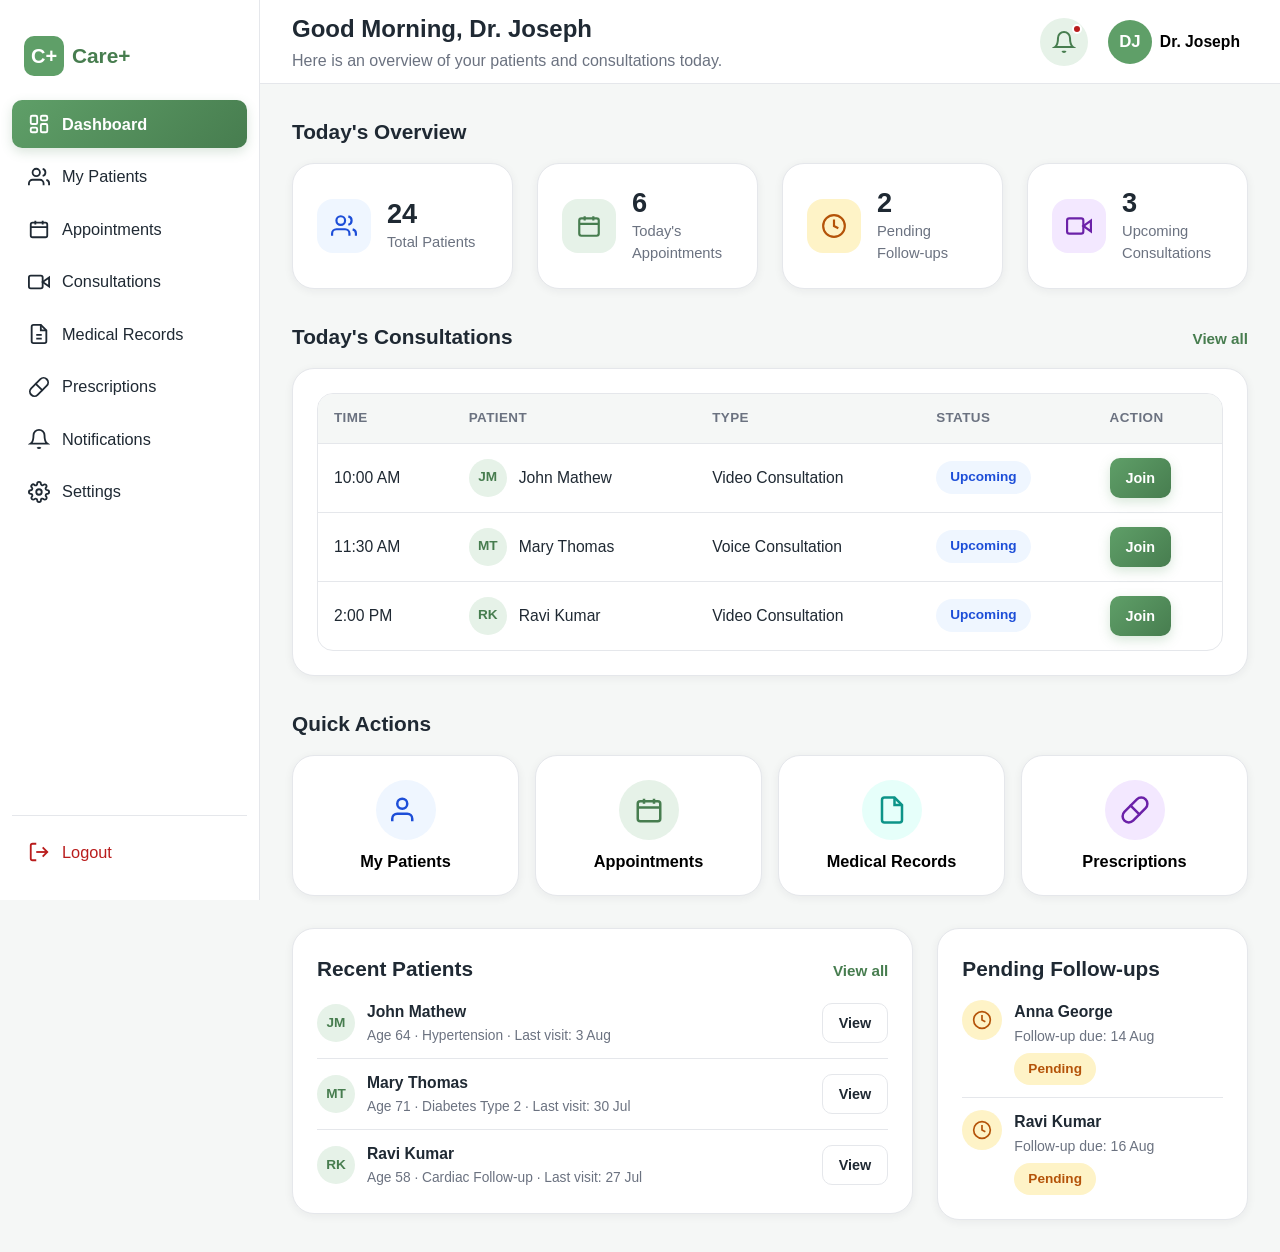
==== member-4/doctor-dashboard.html @ b49b8556 "feat(member-4): add family accessibility and admin module" ====
<!DOCTYPE html>
<html lang="en">
<head>
<meta charset="UTF-8" />
<meta name="viewport" content="width=device-width, initial-scale=1.0" />
<title>Care+ | Doctor Dashboard</title>
<link rel="stylesheet" href="css/style.css" />
</head>
<body>

<div class="sidebar-overlay" id="sidebarOverlay"></div>

<div class="app-shell">

  <!-- ================= SIDEBAR ================= -->
  <aside class="sidebar" id="sidebar">
    <div class="sidebar__brand">
      <div class="sidebar__logo-mark">C+</div>
      <span class="sidebar__brand-name">Care+</span>
    </div>

    <nav class="sidebar__nav" aria-label="Doctor navigation">
      <a href="doctor-dashboard.html" class="sidebar__link is-active" data-nav="dashboard">
        <svg class="icon" viewBox="0 0 24 24" fill="none" stroke="currentColor" stroke-width="2"><rect x="3" y="3" width="7" height="9" rx="1.5"/><rect x="14" y="3" width="7" height="5" rx="1.5"/><rect x="14" y="12" width="7" height="9" rx="1.5"/><rect x="3" y="16" width="7" height="5" rx="1.5"/></svg>
        <span>Dashboard</span>
      </a>
      <a href="#" class="sidebar__link" data-nav="patients">
        <svg class="icon" viewBox="0 0 24 24" fill="none" stroke="currentColor" stroke-width="2"><path d="M17 21v-2a4 4 0 0 0-4-4H5a4 4 0 0 0-4 4v2"/><circle cx="9" cy="7" r="4"/><path d="M23 21v-2a4 4 0 0 0-3-3.87"/><path d="M16 3.13a4 4 0 0 1 0 7.75"/></svg>
        <span>My Patients</span>
      </a>
      <a href="#" class="sidebar__link" data-nav="appointments">
        <svg class="icon" viewBox="0 0 24 24" fill="none" stroke="currentColor" stroke-width="2"><rect x="3" y="5" width="18" height="16" rx="2"/><path d="M16 3v4M8 3v4M3 10h18"/></svg>
        <span>Appointments</span>
      </a>
      <a href="#" class="sidebar__link" data-nav="consultations">
        <svg class="icon" viewBox="0 0 24 24" fill="none" stroke="currentColor" stroke-width="2"><path d="M23 7l-7 5 7 5V7z"/><rect x="1" y="5" width="15" height="14" rx="2"/></svg>
        <span>Consultations</span>
      </a>
      <a href="#" class="sidebar__link" data-nav="records">
        <svg class="icon" viewBox="0 0 24 24" fill="none" stroke="currentColor" stroke-width="2"><path d="M14 2H6a2 2 0 0 0-2 2v16a2 2 0 0 0 2 2h12a2 2 0 0 0 2-2V8z"/><path d="M14 2v6h6"/><path d="M9 13h6M9 17h6"/></svg>
        <span>Medical Records</span>
      </a>
      <a href="#" class="sidebar__link" data-nav="prescriptions">
        <svg class="icon" viewBox="0 0 24 24" fill="none" stroke="currentColor" stroke-width="2" stroke-linecap="round" stroke-linejoin="round"><path d="m10.5 20.5 10-10a4.95 4.95 0 0 0-7-7l-10 10a4.95 4.95 0 0 0 7 7z"/><path d="m8.5 8.5 7 7"/></svg>
        <span>Prescriptions</span>
      </a>
      <a href="#" class="sidebar__link" data-nav="notifications">
        <svg class="icon" viewBox="0 0 24 24" fill="none" stroke="currentColor" stroke-width="2"><path d="M18 8a6 6 0 0 0-12 0c0 7-3 9-3 9h18s-3-2-3-9"/><path d="M13.7 21a2 2 0 0 1-3.4 0"/></svg>
        <span>Notifications</span>
      </a>
      <a href="#" class="sidebar__link" data-nav="settings">
        <svg class="icon" viewBox="0 0 24 24" fill="none" stroke="currentColor" stroke-width="2" stroke-linecap="round" stroke-linejoin="round"><circle cx="12" cy="12" r="3"/><path d="M19.4 15a1.65 1.65 0 0 0 .33 1.82l.06.06a2 2 0 1 1-2.83 2.83l-.06-.06a1.65 1.65 0 0 0-1.82-.33 1.65 1.65 0 0 0-1 1.51V21a2 2 0 0 1-4 0v-.09A1.65 1.65 0 0 0 9 19.4a1.65 1.65 0 0 0-1.82.33l-.06.06a2 2 0 1 1-2.83-2.83l.06-.06a1.65 1.65 0 0 0 .33-1.82 1.65 1.65 0 0 0-1.51-1H3a2 2 0 0 1 0-4h.09A1.65 1.65 0 0 0 4.6 9a1.65 1.65 0 0 0-.33-1.82l-.06-.06a2 2 0 1 1 2.83-2.83l.06.06a1.65 1.65 0 0 0 1.82.33H9a1.65 1.65 0 0 0 1-1.51V3a2 2 0 0 1 4 0v.09a1.65 1.65 0 0 0 1 1.51 1.65 1.65 0 0 0 1.82-.33l.06-.06a2 2 0 1 1 2.83 2.83l-.06.06a1.65 1.65 0 0 0-.33 1.82V9a1.65 1.65 0 0 0 1.51 1H21a2 2 0 0 1 0 4h-.09a1.65 1.65 0 0 0-1.51 1z"/></svg>
        <span>Settings</span>
      </a>
    </nav>

    <div class="sidebar__footer">
      <a href="#" class="sidebar__link sidebar__link--logout" data-action="logout">
        <svg class="icon" viewBox="0 0 24 24" fill="none" stroke="currentColor" stroke-width="2"><path d="M9 21H5a2 2 0 0 1-2-2V5a2 2 0 0 1 2-2h4"/><path d="M16 17l5-5-5-5"/><path d="M21 12H9"/></svg>
        <span>Logout</span>
      </a>
    </div>
  </aside>

  <!-- ================= MAIN ================= -->
  <div class="main">

    <!-- HEADER -->
    <header class="header">
      <div class="header__inner">
        <div class="header__greeting-block">
          <button class="sidebar-toggle" id="sidebarToggle" aria-label="Open menu" aria-expanded="false">
            <svg class="icon" viewBox="0 0 24 24" fill="none" stroke="currentColor" stroke-width="2"><path d="M3 6h18M3 12h18M3 18h18"/></svg>
          </button>
          <div class="header__greeting">
            <h1>Good Morning, Dr. Joseph</h1>
            <p class="header__subtitle">Here is an overview of your patients and consultations today.</p>
          </div>
        </div>

        <div class="header__actions">
          <!-- Notifications -->
          <div class="dropdown">
            <button class="icon-button" id="notifBtn" aria-haspopup="true" aria-expanded="false" aria-label="Notifications">
              <svg class="icon" viewBox="0 0 24 24" fill="none" stroke="currentColor" stroke-width="2"><path d="M18 8a6 6 0 0 0-12 0c0 7-3 9-3 9h18s-3-2-3-9"/><path d="M13.7 21a2 2 0 0 1-3.4 0"/></svg>
              <span class="badge-dot"></span>
            </button>
            <div class="dropdown__panel" id="notifPanel" role="menu">
              <p class="dropdown__title">Notifications</p>
              <div class="notification-item">
                <div class="notification-item__icon">
                  <svg class="icon" viewBox="0 0 24 24" fill="none" stroke="currentColor" stroke-width="2"><path d="M23 7l-7 5 7 5V7z"/><rect x="1" y="5" width="15" height="14" rx="2"/></svg>
                </div>
                <div>
                  <p class="notification-item__text">Upcoming consultation with John Mathew at 10:00 AM.</p>
                  <p class="notification-item__time">15 minutes ago</p>
                </div>
              </div>
              <div class="notification-item">
                <div class="notification-item__icon">
                  <svg class="icon" viewBox="0 0 24 24" fill="none" stroke="currentColor" stroke-width="2"><rect x="3" y="5" width="18" height="16" rx="2"/><path d="M16 3v4M8 3v4M3 10h18"/></svg>
                </div>
                <div>
                  <p class="notification-item__text">New appointment booked by Mary Thomas.</p>
                  <p class="notification-item__time">1 hour ago</p>
                </div>
              </div>
              <div class="notification-item">
                <div class="notification-item__icon">
                  <svg class="icon" viewBox="0 0 24 24" fill="none" stroke="currentColor" stroke-width="2"><path d="M17 21v-2a4 4 0 0 0-4-4H5a4 4 0 0 0-4 4v2"/><circle cx="9" cy="7" r="4"/></svg>
                </div>
                <div>
                  <p class="notification-item__text">Follow-up reminder for Ravi Kumar tomorrow.</p>
                  <p class="notification-item__time">Yesterday</p>
                </div>
              </div>
              <div class="notification-item">
                <div class="notification-item__icon">
                  <svg class="icon" viewBox="0 0 24 24" fill="none" stroke="currentColor" stroke-width="2"><path d="M9 2v6H4l8 14 8-14h-5V2z"/></svg>
                </div>
                <div>
                  <p class="notification-item__text">Prescription for Anna George was sent successfully.</p>
                  <p class="notification-item__time">Yesterday</p>
                </div>
              </div>
            </div>
          </div>

          <!-- Profile -->
          <div class="dropdown">
            <button class="profile-trigger" id="profileBtn" aria-haspopup="true" aria-expanded="false">
              <div class="avatar">DJ</div>
              <span class="profile-trigger__name">Dr. Joseph</span>
            </button>
            <div class="dropdown__panel" id="profilePanel" role="menu">
              <p class="profile-panel__name">Dr. Joseph Mathew</p>
              <p class="profile-panel__meta">Cardiologist &middot; License CP-DOC-118</p>
              <div class="profile-panel__list">
                <a href="#" data-nav="settings"><svg class="icon" width="20" height="20" viewBox="0 0 24 24" fill="none" stroke="currentColor" stroke-width="2"><circle cx="12" cy="8" r="4"/><path d="M4 21c0-4 4-6 8-6s8 2 8 6"/></svg> My Profile</a>
                <a href="#" data-nav="settings"><svg class="icon" width="20" height="20" viewBox="0 0 24 24" fill="none" stroke="currentColor" stroke-width="2" stroke-linecap="round" stroke-linejoin="round"><circle cx="12" cy="12" r="3"/><path d="M19.4 15a1.65 1.65 0 0 0 .33 1.82l.06.06a2 2 0 1 1-2.83 2.83l-.06-.06a1.65 1.65 0 0 0-1.82-.33 1.65 1.65 0 0 0-1 1.51V21a2 2 0 0 1-4 0v-.09A1.65 1.65 0 0 0 9 19.4a1.65 1.65 0 0 0-1.82.33l-.06.06a2 2 0 1 1-2.83-2.83l.06-.06a1.65 1.65 0 0 0 .33-1.82 1.65 1.65 0 0 0-1.51-1H3a2 2 0 0 1 0-4h.09A1.65 1.65 0 0 0 4.6 9a1.65 1.65 0 0 0-.33-1.82l-.06-.06a2 2 0 1 1 2.83-2.83l.06.06a1.65 1.65 0 0 0 1.82.33H9a1.65 1.65 0 0 0 1-1.51V3a2 2 0 0 1 4 0v.09a1.65 1.65 0 0 0 1 1.51 1.65 1.65 0 0 0 1.82-.33l.06-.06a2 2 0 1 1 2.83 2.83l-.06.06a1.65 1.65 0 0 0-.33 1.82V9a1.65 1.65 0 0 0 1.51 1H21a2 2 0 0 1 0 4h-.09a1.65 1.65 0 0 0-1.51 1z"/></svg> Settings</a>
                <a href="#" class="danger" data-action="logout"><svg class="icon" width="20" height="20" viewBox="0 0 24 24" fill="none" stroke="currentColor" stroke-width="2"><path d="M9 21H5a2 2 0 0 1-2-2V5a2 2 0 0 1 2-2h4"/><path d="M16 17l5-5-5-5"/><path d="M21 12H9"/></svg> Logout</a>
              </div>
            </div>
          </div>
        </div>
      </div>
    </header>

    <!-- CONTENT -->
    <main class="content">

      <!-- TODAY'S OVERVIEW -->
      <section aria-labelledby="overview-heading">
        <div class="section-heading">
          <h2 id="overview-heading">Today's Overview</h2>
        </div>
        <div class="stat-grid">
          <div class="card stat-card">
            <div class="stat-card__icon accent-icon-blue">
              <svg class="icon" viewBox="0 0 24 24" fill="none" stroke="currentColor" stroke-width="2"><path d="M17 21v-2a4 4 0 0 0-4-4H5a4 4 0 0 0-4 4v2"/><circle cx="9" cy="7" r="4"/><path d="M23 21v-2a4 4 0 0 0-3-3.87"/><path d="M16 3.13a4 4 0 0 1 0 7.75"/></svg>
            </div>
            <div>
              <p class="stat-card__value">24</p>
              <p class="stat-card__label">Total Patients</p>
            </div>
          </div>
          <div class="card stat-card">
            <div class="stat-card__icon accent-icon-green">
              <svg class="icon" viewBox="0 0 24 24" fill="none" stroke="currentColor" stroke-width="2"><rect x="3" y="5" width="18" height="16" rx="2"/><path d="M16 3v4M8 3v4M3 10h18"/></svg>
            </div>
            <div>
              <p class="stat-card__value">6</p>
              <p class="stat-card__label">Today's Appointments</p>
            </div>
          </div>
          <div class="card stat-card">
            <div class="stat-card__icon accent-icon-amber">
              <svg class="icon" viewBox="0 0 24 24" fill="none" stroke="currentColor" stroke-width="2"><circle cx="12" cy="12" r="10"/><path d="M12 6v6l4 2"/></svg>
            </div>
            <div>
              <p class="stat-card__value">2</p>
              <p class="stat-card__label">Pending Follow-ups</p>
            </div>
          </div>
          <div class="card stat-card">
            <div class="stat-card__icon accent-icon-purple">
              <svg class="icon" viewBox="0 0 24 24" fill="none" stroke="currentColor" stroke-width="2"><path d="M23 7l-7 5 7 5V7z"/><rect x="1" y="5" width="15" height="14" rx="2"/></svg>
            </div>
            <div>
              <p class="stat-card__value">3</p>
              <p class="stat-card__label">Upcoming Consultations</p>
            </div>
          </div>
        </div>
      </section>

      <!-- TODAY'S CONSULTATIONS -->
      <section aria-labelledby="consult-heading">
        <div class="section-heading">
          <h2 id="consult-heading">Today's Consultations</h2>
          <a href="#" class="section-heading__link" data-nav="consultations">View all</a>
        </div>
        <div class="card">
          <div class="table-wrapper">
            <table class="data-table">
              <thead>
                <tr>
                  <th>Time</th>
                  <th>Patient</th>
                  <th>Type</th>
                  <th>Status</th>
                  <th>Action</th>
                </tr>
              </thead>
              <tbody>
                <tr>
                  <td data-label="Time">10:00 AM</td>
                  <td data-label="Patient">
                    <div class="table-patient"><span class="table-avatar">JM</span> John Mathew</div>
                  </td>
                  <td data-label="Type">Video Consultation</td>
                  <td data-label="Status"><span class="status-pill status-pill--upcoming">Upcoming</span></td>
                  <td data-label="Action"><button class="btn btn-primary btn-sm join-btn" data-patient="John Mathew">Join</button></td>
                </tr>
                <tr>
                  <td data-label="Time">11:30 AM</td>
                  <td data-label="Patient">
                    <div class="table-patient"><span class="table-avatar">MT</span> Mary Thomas</div>
                  </td>
                  <td data-label="Type">Voice Consultation</td>
                  <td data-label="Status"><span class="status-pill status-pill--upcoming">Upcoming</span></td>
                  <td data-label="Action"><button class="btn btn-primary btn-sm join-btn" data-patient="Mary Thomas">Join</button></td>
                </tr>
                <tr>
                  <td data-label="Time">2:00 PM</td>
                  <td data-label="Patient">
                    <div class="table-patient"><span class="table-avatar">RK</span> Ravi Kumar</div>
                  </td>
                  <td data-label="Type">Video Consultation</td>
                  <td data-label="Status"><span class="status-pill status-pill--upcoming">Upcoming</span></td>
                  <td data-label="Action"><button class="btn btn-primary btn-sm join-btn" data-patient="Ravi Kumar">Join</button></td>
                </tr>
              </tbody>
            </table>
          </div>
        </div>
      </section>

      <!-- QUICK ACTIONS -->
      <section aria-labelledby="quick-heading">
        <div class="section-heading">
          <h2 id="quick-heading">Quick Actions</h2>
        </div>
        <div class="quick-actions">
          <button class="quick-action" data-nav="patients" data-toast="Opening My Patients">
            <div class="quick-action__icon accent-icon-blue">
              <svg class="icon" viewBox="0 0 24 24" fill="none" stroke="currentColor" stroke-width="2"><path d="M17 21v-2a4 4 0 0 0-4-4H5a4 4 0 0 0-4 4v2"/><circle cx="9" cy="7" r="4"/></svg>
            </div>
            <span class="quick-action__label">My Patients</span>
          </button>
          <button class="quick-action" data-nav="appointments" data-toast="Opening Appointments">
            <div class="quick-action__icon accent-icon-green">
              <svg class="icon" viewBox="0 0 24 24" fill="none" stroke="currentColor" stroke-width="2"><rect x="3" y="5" width="18" height="16" rx="2"/><path d="M16 3v4M8 3v4M3 10h18"/></svg>
            </div>
            <span class="quick-action__label">Appointments</span>
          </button>
          <button class="quick-action" data-nav="records" data-toast="Opening Medical Records">
            <div class="quick-action__icon accent-icon-teal">
              <svg class="icon" viewBox="0 0 24 24" fill="none" stroke="currentColor" stroke-width="2"><path d="M14 2H6a2 2 0 0 0-2 2v16a2 2 0 0 0 2 2h12a2 2 0 0 0 2-2V8z"/><path d="M14 2v6h6"/></svg>
            </div>
            <span class="quick-action__label">Medical Records</span>
          </button>
          <button class="quick-action" data-nav="prescriptions" data-toast="Opening Prescriptions">
            <div class="quick-action__icon accent-icon-purple">
              <svg class="icon" viewBox="0 0 24 24" fill="none" stroke="currentColor" stroke-width="2" stroke-linecap="round" stroke-linejoin="round"><path d="m10.5 20.5 10-10a4.95 4.95 0 0 0-7-7l-10 10a4.95 4.95 0 0 0 7 7z"/><path d="m8.5 8.5 7 7"/></svg>
            </div>
            <span class="quick-action__label">Prescriptions</span>
          </button>
        </div>
      </section>

      <!-- RECENT PATIENTS + PENDING FOLLOW-UPS -->
      <section class="two-col" aria-label="Recent patients and follow-ups">
        <div class="card">
          <div class="section-heading">
            <h2>Recent Patients</h2>
            <a href="#" class="section-heading__link" data-nav="patients">View all</a>
          </div>
          <div class="patient-list">
            <div class="patient-row">
              <span class="table-avatar">JM</span>
              <div class="patient-row__info">
                <p class="patient-row__name">John Mathew</p>
                <p class="patient-row__meta">Age 64 &middot; Hypertension &middot; Last visit: 3 Aug</p>
              </div>
              <button class="btn btn-outline btn-sm" data-toast="Opening John Mathew's profile">View</button>
            </div>
            <div class="patient-row">
              <span class="table-avatar">MT</span>
              <div class="patient-row__info">
                <p class="patient-row__name">Mary Thomas</p>
                <p class="patient-row__meta">Age 71 &middot; Diabetes Type 2 &middot; Last visit: 30 Jul</p>
              </div>
              <button class="btn btn-outline btn-sm" data-toast="Opening Mary Thomas's profile">View</button>
            </div>
            <div class="patient-row">
              <span class="table-avatar">RK</span>
              <div class="patient-row__info">
                <p class="patient-row__name">Ravi Kumar</p>
                <p class="patient-row__meta">Age 58 &middot; Cardiac Follow-up &middot; Last visit: 27 Jul</p>
              </div>
              <button class="btn btn-outline btn-sm" data-toast="Opening Ravi Kumar's profile">View</button>
            </div>
          </div>
        </div>

        <div class="card">
          <div class="section-heading">
            <h2>Pending Follow-ups</h2>
          </div>
          <div class="followup-list">
            <div class="update-item">
              <div class="update-item__icon accent-icon-amber">
                <svg class="icon" viewBox="0 0 24 24" fill="none" stroke="currentColor" stroke-width="2"><circle cx="12" cy="12" r="10"/><path d="M12 6v6l4 2"/></svg>
              </div>
              <div>
                <p class="update-item__title">Anna George</p>
                <p class="update-item__meta">Follow-up due: 14 Aug</p>
                <span class="status-pill status-pill--warning" style="margin-top:6px;">Pending</span>
              </div>
            </div>
            <div class="update-item">
              <div class="update-item__icon accent-icon-amber">
                <svg class="icon" viewBox="0 0 24 24" fill="none" stroke="currentColor" stroke-width="2"><circle cx="12" cy="12" r="10"/><path d="M12 6v6l4 2"/></svg>
              </div>
              <div>
                <p class="update-item__title">Ravi Kumar</p>
                <p class="update-item__meta">Follow-up due: 16 Aug</p>
                <span class="status-pill status-pill--warning" style="margin-top:6px;">Pending</span>
              </div>
            </div>
          </div>
        </div>
      </section>

    </main>
  </div>
</div>

<!-- CONSULTATION MODAL -->
<div class="modal-overlay" id="consultModal">
  <div class="modal" role="dialog" aria-modal="true" aria-labelledby="consultModalTitle">
    <div class="modal__icon">
      <svg class="icon" viewBox="0 0 24 24" fill="none" stroke="currentColor" stroke-width="2"><path d="M23 7l-7 5 7 5V7z"/><rect x="1" y="5" width="15" height="14" rx="2"/></svg>
    </div>
    <h3 class="modal__title" id="consultModalTitle">Consultation ready to begin</h3>
    <p class="modal__text" id="consultModalText">This is a placeholder screen. Video/voice calling functionality will be connected once the backend and calling service are integrated.</p>
    <div class="modal__actions">
      <button class="btn btn-outline" data-close-modal>Cancel</button>
      <button class="btn btn-primary" data-close-modal>Continue</button>
    </div>
  </div>
</div>

<!-- TOAST -->
<div class="toast" id="toast"></div>

<script src="js/script.js"></script>
</body>
</html>
---- member-4/css/style.css ----
/* ==========================================================================
   CARE+ DESIGN SYSTEM
   Shared stylesheet for patient-dashboard.html and doctor-dashboard.html
   ========================================================================== */

/* -------------------- Design Tokens -------------------- */
:root {
  --color-bg: #F5F7F6;
  --color-card: #FFFFFF;
  --color-primary: #5F9F68;
  --color-primary-dark: #477D4F;
  --color-primary-light: #E6F2E8;
  --color-text: #1F2933;
  --color-text-secondary: #6B7280;
  --color-border: #E5E7EB;
  --color-warning: #B45309;
  --color-warning-bg: #FEF3C7;
  --color-danger: #B91C1C;
  --color-danger-bg: #FEE2E2;
  --color-info-bg: #EFF6FF;
  --color-info: #1D4ED8;

  --radius-sm: 10px;
  --radius-md: 16px;
  --radius-lg: 22px;
  --radius-full: 999px;

  --shadow-card: 0 2px 10px rgba(31, 41, 51, 0.06);
  --shadow-raised: 0 8px 24px rgba(31, 41, 51, 0.10);

  --space-1: 4px;
  --space-2: 8px;
  --space-3: 12px;
  --space-4: 16px;
  --space-5: 24px;
  --space-6: 32px;
  --space-7: 48px;

  --font-base: "Segoe UI", "Helvetica Neue", Arial, sans-serif;
  --sidebar-width: 260px;
  --header-height: 84px;

  --transition: 0.18s ease;
}

/* -------------------- Reset -------------------- */
* {
  margin: 0;
  padding: 0;
  box-sizing: border-box;
}

html {
  font-size: 16px;
  scroll-behavior: smooth;
}

body {
  font-family: var(--font-base);
  background-color: var(--color-bg);
  color: var(--color-text);
  line-height: 1.5;
  font-size: 1.05rem;
  min-height: 100vh;
}

ul {
  list-style: none;
}

a {
  text-decoration: none;
  color: inherit;
}

button {
  font-family: inherit;
  cursor: pointer;
  border: none;
  background: none;
}

img,
svg {
  display: block;
  max-width: 100%;
}

:focus-visible {
  outline: 3px solid var(--color-primary-dark);
  outline-offset: 2px;
}

/* -------------------- App Shell -------------------- */
.app-shell {
  display: flex;
  min-height: 100vh;
}

/* -------------------- Sidebar -------------------- */
.sidebar {
  width: var(--sidebar-width);
  flex-shrink: 0;
  background-color: var(--color-card);
  border-right: 1px solid var(--color-border);
  display: flex;
  flex-direction: column;
  padding: var(--space-5) var(--space-3);
  position: sticky;
  top: 0;
  height: 100vh;
  overflow-y: auto;
  z-index: 40;
  transition: transform var(--transition);
}

.sidebar__brand {
  display: flex;
  align-items: center;
  gap: var(--space-2);
  padding: var(--space-3) var(--space-3) var(--space-5);
}

.sidebar__logo-mark {
  width: 40px;
  height: 40px;
  border-radius: var(--radius-sm);
  background-color: var(--color-primary);
  color: #fff;
  display: flex;
  align-items: center;
  justify-content: center;
  font-weight: 700;
  font-size: 1.25rem;
  flex-shrink: 0;
}

.sidebar__brand-name {
  font-size: 1.3rem;
  font-weight: 700;
  color: var(--color-primary-dark);
}

.sidebar__nav {
  display: flex;
  flex-direction: column;
  gap: var(--space-1);
  flex: 1;
}

.sidebar__link {
  display: flex;
  align-items: center;
  gap: var(--space-3);
  padding: var(--space-3) var(--space-4);
  border-radius: var(--radius-sm);
  color: var(--color-text);
  font-weight: 500;
  font-size: 1.02rem;
  transition: background-color var(--transition), color var(--transition);
}

.sidebar__link .icon {
  width: 22px;
  height: 22px;
  flex-shrink: 0;
}

.sidebar__link:hover {
  background-color: var(--color-primary-light);
  color: var(--color-primary-dark);
}

.sidebar__link.is-active {
  background: linear-gradient(135deg, var(--color-primary), var(--color-primary-dark));
  color: #fff;
  font-weight: 700;
  box-shadow: 0 4px 12px rgba(71, 125, 79, 0.2);
}

.sidebar__link.is-active .icon {
  color: #fff;
}

.sidebar__footer {
  border-top: 1px solid var(--color-border);
  padding-top: var(--space-3);
  margin-top: var(--space-3);
}

.sidebar__link--logout {
  color: var(--color-danger);
}

.sidebar__link--logout:hover {
  background-color: var(--color-danger-bg);
  color: var(--color-danger);
}

/* Mobile sidebar toggle button */
.sidebar-toggle {
  display: none;
  align-items: center;
  justify-content: center;
  width: 44px;
  height: 44px;
  border-radius: var(--radius-sm);
  background-color: var(--color-primary-light);
  color: var(--color-primary-dark);
  flex-shrink: 0;
}

.sidebar-overlay {
  display: none;
}

/* -------------------- Main Column -------------------- */
.main {
  flex: 1;
  min-width: 0;
  display: flex;
  flex-direction: column;
}

.content {
  padding: var(--space-6);
  display: flex;
  flex-direction: column;
  gap: var(--space-6);
  max-width: 1280px;
  width: 100%;
  margin: 0 auto;
}

/* -------------------- Header -------------------- */
.header {
  height: var(--header-height);
  background-color: var(--color-card);
  border-bottom: 1px solid var(--color-border);
  position: sticky;
  top: 0;
  z-index: 30;
  display: flex;
  align-items: center;
}

.header__inner {
  width: 100%;
  max-width: 1280px;
  margin: 0 auto;
  padding: 0 var(--space-6);
  display: flex;
  align-items: center;
  justify-content: space-between;
  gap: var(--space-4);
}

.header__greeting-block {
  display: flex;
  align-items: center;
  gap: var(--space-4);
  min-width: 0;
}

.header__greeting h1 {
  font-size: 1.5rem;
  font-weight: 700;
  color: var(--color-text);
}

.header__subtitle {
  color: var(--color-text-secondary);
  font-size: 1rem;
  margin-top: 2px;
}

.header__actions {
  display: flex;
  align-items: center;
  gap: var(--space-4);
  position: relative;
}

/* Icon buttons (notification bell etc.) */
.icon-button {
  position: relative;
  width: 48px;
  height: 48px;
  border-radius: var(--radius-full);
  background-color: var(--color-primary-light);
  color: var(--color-primary-dark);
  display: flex;
  align-items: center;
  justify-content: center;
  transition: background-color var(--transition);
}

.icon-button:hover {
  background-color: var(--color-primary);
  color: #fff;
}

.icon-button .icon {
  width: 24px;
  height: 24px;
}

.badge-dot {
  position: absolute;
  top: 6px;
  right: 6px;
  width: 10px;
  height: 10px;
  border-radius: 50%;
  background-color: var(--color-danger);
  border: 2px solid var(--color-card);
}

/* Profile trigger */
.profile-trigger {
  display: flex;
  align-items: center;
  gap: var(--space-2);
  padding: var(--space-1) var(--space-2) var(--space-1) var(--space-1);
  border-radius: var(--radius-full);
  transition: background-color var(--transition);
}

.profile-trigger:hover {
  background-color: var(--color-primary-light);
}

.avatar {
  width: 44px;
  height: 44px;
  border-radius: 50%;
  background-color: var(--color-primary);
  color: #fff;
  font-weight: 700;
  font-size: 1.05rem;
  display: flex;
  align-items: center;
  justify-content: center;
  flex-shrink: 0;
}

.profile-trigger__name {
  font-weight: 600;
  font-size: 0.98rem;
  display: none;
}

/* -------------------- Dropdown Panels -------------------- */
.dropdown {
  position: relative;
}

.dropdown__panel {
  position: absolute;
  top: calc(100% + 12px);
  right: 0;
  width: 340px;
  max-width: 90vw;
  background-color: var(--color-card);
  border: 1px solid var(--color-border);
  border-radius: var(--radius-md);
  box-shadow: var(--shadow-raised);
  padding: var(--space-4);
  z-index: 50;
  opacity: 0;
  visibility: hidden;
  transform: translateY(-6px);
  transition: opacity var(--transition), transform var(--transition), visibility var(--transition);
}

.dropdown__panel.is-open {
  opacity: 1;
  visibility: visible;
  transform: translateY(0);
}

.dropdown__title {
  font-size: 1.05rem;
  font-weight: 700;
  margin-bottom: var(--space-3);
}

.notification-item {
  display: flex;
  gap: var(--space-3);
  padding: var(--space-3);
  border-radius: var(--radius-sm);
  transition: background-color var(--transition);
}

.notification-item:hover {
  background-color: var(--color-bg);
}

.notification-item + .notification-item {
  margin-top: var(--space-1);
}

.notification-item__icon {
  width: 38px;
  height: 38px;
  border-radius: 50%;
  background-color: var(--color-primary-light);
  color: var(--color-primary-dark);
  display: flex;
  align-items: center;
  justify-content: center;
  flex-shrink: 0;
}

.notification-item__icon .icon {
  width: 20px;
  height: 20px;
}

.notification-item__text {
  font-size: 0.94rem;
  color: var(--color-text);
}

.notification-item__time {
  font-size: 0.82rem;
  color: var(--color-text-secondary);
  margin-top: 2px;
}

.profile-panel__name {
  font-weight: 700;
  font-size: 1.05rem;
}

.profile-panel__meta {
  color: var(--color-text-secondary);
  font-size: 0.9rem;
  margin-bottom: var(--space-4);
}

.profile-panel__list {
  display: flex;
  flex-direction: column;
  gap: var(--space-1);
}

.profile-panel__list a {
  display: flex;
  align-items: center;
  gap: var(--space-3);
  padding: var(--space-3);
  border-radius: var(--radius-sm);
  font-size: 0.96rem;
  font-weight: 500;
  transition: background-color var(--transition);
}

.profile-panel__list a:hover {
  background-color: var(--color-bg);
}

.profile-panel__list a.danger {
  color: var(--color-danger);
}

/* -------------------- Section Headings -------------------- */
.section-heading {
  display: flex;
  align-items: baseline;
  justify-content: space-between;
  margin-bottom: var(--space-4);
  gap: var(--space-3);
}

.section-heading h2 {
  font-size: 1.3rem;
  font-weight: 700;
}

.section-heading__link {
  color: var(--color-primary-dark);
  font-weight: 600;
  font-size: 0.95rem;
}

.section-heading__link:hover {
  text-decoration: underline;
}

/* -------------------- Cards -------------------- */
.card {
  background-color: var(--color-card);
  border: 1px solid var(--color-border);
  border-radius: var(--radius-lg);
  box-shadow: var(--shadow-card);
  padding: var(--space-5);
}

/* Today's Care / Overview grid */
.care-grid {
  display: grid;
  grid-template-columns: repeat(auto-fit, minmax(300px, 1fr));
  gap: var(--space-5);
}

.care-card {
  display: flex;
  flex-direction: column;
  gap: var(--space-4);
}

.care-card__top {
  display: flex;
  align-items: flex-start;
  gap: var(--space-4);
}

.care-card__icon {
  width: 56px;
  height: 56px;
  border-radius: var(--radius-md);
  background-color: var(--color-primary-light);
  color: var(--color-primary-dark);
  display: flex;
  align-items: center;
  justify-content: center;
  flex-shrink: 0;
}

.care-card__icon .icon {
  width: 28px;
  height: 28px;
}

.care-card__label {
  font-size: 0.85rem;
  text-transform: uppercase;
  letter-spacing: 0.04em;
  color: var(--color-text-secondary);
  font-weight: 700;
}

.care-card__title {
  font-size: 1.25rem;
  font-weight: 700;
  margin-top: 2px;
}

.care-card__detail {
  color: var(--color-text-secondary);
  font-size: 0.98rem;
  margin-top: 2px;
}

.status-pill {
  display: inline-flex;
  align-items: center;
  gap: 6px;
  padding: 6px 14px;
  border-radius: var(--radius-full);
  font-size: 0.85rem;
  font-weight: 700;
  width: fit-content;
}

.status-pill--upcoming {
  background-color: var(--color-info-bg);
  color: var(--color-info);
}

.status-pill--warning {
  background-color: var(--color-warning-bg);
  color: var(--color-warning);
}

.status-pill--success {
  background-color: var(--color-primary-light);
  color: var(--color-primary-dark);
}

.status-pill--danger {
  background-color: var(--color-danger-bg);
  color: var(--color-danger);
}

/* -------------------- Buttons -------------------- */
.btn {
  display: inline-flex;
  align-items: center;
  justify-content: center;
  gap: var(--space-2);
  padding: 14px 24px;
  border-radius: var(--radius-sm);
  font-weight: 700;
  font-size: 1rem;
  transition: background-color var(--transition), transform var(--transition), box-shadow var(--transition);
  min-height: 48px;
}

.btn:active {
  transform: scale(0.97);
}

.btn-primary {
  background: linear-gradient(135deg, var(--color-primary), var(--color-primary-dark));
  color: #fff;
  box-shadow: 0 4px 12px rgba(95, 159, 104, 0.25);
}

.btn-primary:hover {
  background: linear-gradient(135deg, var(--color-primary-dark), #3b6b42);
  box-shadow: 0 6px 16px rgba(95, 159, 104, 0.35), var(--shadow-raised);
}

.btn-secondary {
  background-color: var(--color-primary-light);
  color: var(--color-primary-dark);
}

.btn-secondary:hover {
  background-color: var(--color-primary);
  color: #fff;
}

.btn-outline {
  background-color: transparent;
  color: var(--color-text);
  border: 1.5px solid var(--color-border);
}

.btn-outline:hover {
  border-color: var(--color-primary);
  color: var(--color-primary-dark);
}

.btn-block {
  width: 100%;
}

.btn-sm {
  padding: 10px 16px;
  font-size: 0.9rem;
  min-height: 40px;
}

/* -------------------- Quick Actions -------------------- */
.quick-actions {
  display: grid;
  grid-template-columns: repeat(auto-fit, minmax(180px, 1fr));
  gap: var(--space-4);
}

.quick-action {
  background-color: var(--color-card);
  border: 1px solid var(--color-border);
  border-radius: var(--radius-lg);
  padding: var(--space-5) var(--space-4);
  display: flex;
  flex-direction: column;
  align-items: center;
  text-align: center;
  gap: var(--space-3);
  box-shadow: var(--shadow-card);
  transition: transform var(--transition), box-shadow var(--transition), border-color var(--transition);
}

.quick-action:hover {
  transform: translateY(-4px);
  box-shadow: var(--shadow-raised);
  border-color: var(--color-primary);
}

.quick-action:active {
  transform: translateY(-1px);
}

.quick-action__icon {
  width: 60px;
  height: 60px;
  border-radius: 50%;
  background-color: var(--color-primary-light);
  color: var(--color-primary-dark);
  display: flex;
  align-items: center;
  justify-content: center;
}

.quick-action__icon .icon {
  width: 30px;
  height: 30px;
}

.quick-action__label {
  font-weight: 700;
  font-size: 1.02rem;
}

/* -------------------- Overview Stat Cards (Doctor) -------------------- */
.stat-grid {
  display: grid;
  grid-template-columns: repeat(auto-fit, minmax(220px, 1fr));
  gap: var(--space-5);
}

.stat-card {
  display: flex;
  align-items: center;
  gap: var(--space-4);
}

.stat-card__icon {
  width: 54px;
  height: 54px;
  border-radius: var(--radius-md);
  background-color: var(--color-primary-light);
  color: var(--color-primary-dark);
  display: flex;
  align-items: center;
  justify-content: center;
  flex-shrink: 0;
}

.stat-card__icon .icon {
  width: 26px;
  height: 26px;
}

.stat-card__value {
  font-size: 1.7rem;
  font-weight: 700;
  line-height: 1.1;
}

.stat-card__label {
  color: var(--color-text-secondary);
  font-size: 0.92rem;
  margin-top: 2px;
}

/* -------------------- Lists (Updates, Follow-ups) -------------------- */
.update-list,
.followup-list {
  display: flex;
  flex-direction: column;
  gap: var(--space-3);
}

.update-item {
  display: flex;
  gap: var(--space-3);
  align-items: flex-start;
  padding-bottom: var(--space-3);
  border-bottom: 1px solid var(--color-border);
}

.update-item:last-child {
  border-bottom: none;
  padding-bottom: 0;
}

.update-item__icon {
  width: 40px;
  height: 40px;
  border-radius: 50%;
  background-color: var(--color-primary-light);
  color: var(--color-primary-dark);
  display: flex;
  align-items: center;
  justify-content: center;
  flex-shrink: 0;
}

.update-item__icon .icon {
  width: 20px;
  height: 20px;
}

.update-item__title {
  font-weight: 600;
  font-size: 0.98rem;
}

.update-item__meta {
  color: var(--color-text-secondary);
  font-size: 0.88rem;
  margin-top: 2px;
}

/* -------------------- Two Column Layout -------------------- */
.two-col {
  display: grid;
  grid-template-columns: 2fr 1fr;
  gap: var(--space-5);
  align-items: start;
}

/* -------------------- Caregiver Card -------------------- */
.caregiver-card {
  display: flex;
  flex-direction: column;
  gap: var(--space-3);
}

.caregiver-card__status-row {
  display: flex;
  align-items: center;
  justify-content: space-between;
  gap: var(--space-3);
}

.toggle {
  position: relative;
  width: 52px;
  height: 30px;
  border-radius: var(--radius-full);
  background-color: var(--color-primary);
  flex-shrink: 0;
}

.toggle::after {
  content: "";
  position: absolute;
  top: 3px;
  left: 25px;
  width: 24px;
  height: 24px;
  border-radius: 50%;
  background-color: #fff;
  transition: left var(--transition);
  box-shadow: 0 1px 3px rgba(0, 0, 0, 0.2);
}

.toggle.is-off {
  background-color: var(--color-border);
}

.toggle.is-off::after {
  left: 3px;
}

.caregiver-card__text {
  color: var(--color-text-secondary);
  font-size: 0.95rem;
}

/* -------------------- Table (Doctor: Today's Consultations) -------------------- */
.table-wrapper {
  overflow-x: auto;
}

.data-table {
  width: 100%;
  border-collapse: collapse;
  min-width: 640px;
}

.data-table th {
  text-align: left;
  font-size: 0.85rem;
  text-transform: uppercase;
  letter-spacing: 0.03em;
  color: var(--color-text-secondary);
  padding: var(--space-3) var(--space-3);
  border-bottom: 2px solid var(--color-border);
}

.data-table td {
  padding: var(--space-4) var(--space-3);
  border-bottom: 1px solid var(--color-border);
  font-size: 0.98rem;
  vertical-align: middle;
}

.data-table tr:last-child td {
  border-bottom: none;
}

.table-patient {
  display: flex;
  align-items: center;
  gap: var(--space-3);
}

.table-avatar {
  width: 38px;
  height: 38px;
  border-radius: 50%;
  background-color: var(--color-primary-light);
  color: var(--color-primary-dark);
  font-weight: 700;
  font-size: 0.85rem;
  display: flex;
  align-items: center;
  justify-content: center;
  flex-shrink: 0;
}

/* Responsive table -> stacked cards on small screens */
@media (max-width: 720px) {
  .data-table thead {
    display: none;
  }

  .data-table,
  .data-table tbody,
  .data-table tr,
  .data-table td {
    display: block;
    width: 100%;
  }

  .data-table tr {
    border: 1px solid var(--color-border);
    border-radius: var(--radius-md);
    margin-bottom: var(--space-3);
    padding: var(--space-3);
  }

  .data-table td {
    border-bottom: none;
    padding: var(--space-2) 0;
    display: flex;
    justify-content: space-between;
    align-items: center;
    gap: var(--space-3);
  }

  .data-table td::before {
    content: attr(data-label);
    font-weight: 700;
    font-size: 0.82rem;
    color: var(--color-text-secondary);
    flex-shrink: 0;
  }
}

/* -------------------- Recent Patients -------------------- */
.patient-list {
  display: flex;
  flex-direction: column;
  gap: var(--space-3);
}

.patient-row {
  display: flex;
  align-items: center;
  gap: var(--space-3);
  padding-bottom: var(--space-3);
  border-bottom: 1px solid var(--color-border);
}

.patient-row:last-child {
  border-bottom: none;
  padding-bottom: 0;
}

.patient-row__info {
  flex: 1;
  min-width: 0;
}

.patient-row__name {
  font-weight: 600;
  font-size: 0.98rem;
}

.patient-row__meta {
  color: var(--color-text-secondary);
  font-size: 0.86rem;
  margin-top: 2px;
}

/* -------------------- Modal -------------------- */
.modal-overlay {
  position: fixed;
  inset: 0;
  background-color: rgba(15, 23, 42, 0.65);
  backdrop-filter: blur(4px);
  -webkit-backdrop-filter: blur(4px);
  display: flex;
  align-items: center;
  justify-content: center;
  padding: var(--space-4);
  z-index: 1000;
  opacity: 0;
  visibility: hidden;
  overflow-y: auto;
  transition: opacity var(--transition), visibility var(--transition);
}

.modal-overlay.is-open {
  opacity: 1;
  visibility: visible;
}

.modal {
  position: relative;
  background-color: var(--color-card);
  border-radius: var(--radius-lg);
  padding: var(--space-6);
  max-width: 480px;
  width: 100%;
  max-height: calc(100vh - 2.5rem);
  max-height: calc(100dvh - 2.5rem);
  overflow-y: auto;
  overscroll-behavior: contain;
  text-align: center;
  box-shadow: 0 20px 25px -5px rgba(0, 0, 0, 0.25), 0 10px 10px -5px rgba(0, 0, 0, 0.1);
  transform: scale(0.96);
  transition: transform var(--transition);
}

/* Custom scrollbar for modal */
.modal::-webkit-scrollbar {
  width: 6px;
}
.modal::-webkit-scrollbar-thumb {
  background-color: var(--color-border);
  border-radius: var(--radius-full);
}

.modal__close-btn {
  position: absolute;
  top: 14px;
  right: 14px;
  width: 38px;
  height: 38px;
  border-radius: 50%;
  background-color: var(--color-bg);
  border: 1px solid var(--color-border);
  color: var(--color-text-secondary);
  display: flex;
  align-items: center;
  justify-content: center;
  cursor: pointer;
  transition: all var(--transition);
  z-index: 20;
}

.modal__close-btn:hover {
  background-color: #FEE2E2;
  border-color: #FCA5A5;
  color: #DC2626;
  transform: rotate(90deg);
}

.modal__close-btn:focus-visible {
  outline: 2px solid var(--color-primary);
  outline-offset: 2px;
}

.modal-overlay.is-open .modal {
  transform: scale(1);
}

.modal__icon {
  width: 68px;
  height: 68px;
  border-radius: 50%;
  background-color: var(--color-primary-light);
  color: var(--color-primary-dark);
  display: flex;
  align-items: center;
  justify-content: center;
  margin: 0 auto var(--space-4);
}

.modal__icon .icon {
  width: 34px;
  height: 34px;
}

.modal__title {
  font-size: 1.2rem;
  font-weight: 700;
  margin-bottom: var(--space-2);
}

.modal__text {
  color: var(--color-text-secondary);
  margin-bottom: var(--space-5);
}

.modal__actions {
  display: flex;
  gap: var(--space-3);
  margin-top: var(--space-4);
}

.modal__actions .btn {
  flex: 1;
}

/* -------------------- Toast -------------------- */
.toast {
  position: fixed;
  bottom: var(--space-5);
  left: 50%;
  transform: translateX(-50%) translateY(20px);
  background-color: var(--color-text);
  color: #fff;
  padding: var(--space-3) var(--space-5);
  border-radius: var(--radius-sm);
  font-weight: 600;
  font-size: 0.95rem;
  box-shadow: var(--shadow-raised);
  z-index: 200;
  opacity: 0;
  visibility: hidden;
  transition: opacity var(--transition), transform var(--transition), visibility var(--transition);
}

.toast.is-open {
  opacity: 1;
  visibility: visible;
  transform: translateX(-50%) translateY(0);
}

/* -------------------- Utility -------------------- */
.accent-icon-green {
  background-color: #E6F2E8 !important;
  color: #477D4F !important;
}
.accent-icon-blue {
  background-color: #EFF6FF !important;
  color: #1D4ED8 !important;
}
.accent-icon-amber {
  background-color: #FEF3C7 !important;
  color: #B45309 !important;
}
.accent-icon-purple {
  background-color: #F3E8FF !important;
  color: #6B21A8 !important;
}
.accent-icon-teal {
  background-color: #E6FFFA !important;
  color: #0D9488 !important;
}

.visually-hidden {
  position: absolute;
  width: 1px;
  height: 1px;
  overflow: hidden;
  clip: rect(0 0 0 0);
  white-space: nowrap;
}

.mobile-topbar {
  display: none;
}

/* -------------------- Responsive -------------------- */
@media (min-width: 640px) {
  .profile-trigger__name {
    display: block;
  }
}

@media (max-width: 1024px) {
  .two-col {
    grid-template-columns: 1fr;
  }
}

@media (max-width: 900px) {
  :root {
    --header-height: 72px;
  }

  .sidebar {
    position: fixed;
    left: 0;
    top: 0;
    transform: translateX(-100%);
    box-shadow: var(--shadow-raised);
  }

  .sidebar.is-open {
    transform: translateX(0);
  }

  .sidebar-overlay {
    display: block;
    position: fixed;
    inset: 0;
    background-color: rgba(31, 41, 51, 0.4);
    z-index: 39;
    opacity: 0;
    visibility: hidden;
    transition: opacity var(--transition), visibility var(--transition);
  }

  .sidebar-overlay.is-open {
    opacity: 1;
    visibility: visible;
  }

  .sidebar-toggle {
    display: flex;
  }

  .header__greeting h1 {
    font-size: 1.15rem;
  }

  .header__subtitle {
    display: none;
  }

  .content {
    padding: var(--space-4);
  }
}

@media (max-width: 480px) {
  .care-card__top {
    flex-direction: column;
    align-items: flex-start;
  }

  .modal {
    padding: var(--space-5);
  }

  .header__inner {
    padding: 0 var(--space-4);
  }
}

/* ==========================================================================
   CARE+ FAMILY, ACCESSIBILITY & ADMIN STYLING
   ========================================================================== */

/* -------------------- ACCESSIBILITY THEMES & CONTROLS -------------------- */
html.font-size-sm { font-size: 14px; }
html.font-size-normal { font-size: 16px; }
html.font-size-lg { font-size: 19px; }
html.font-size-xl { font-size: 22px; }

/* High Contrast Theme */
body.high-contrast {
  --color-bg: #000000 !important;
  --color-card: #121413 !important;
  --color-text: #FFFFFF !important;
  --color-text-secondary: #E5E7EB !important;
  --color-border: #4ADE80 !important;
  --color-primary: #22C55E !important;
  --color-primary-dark: #16A34A !important;
  --color-primary-light: #193822 !important;
  --color-warning-bg: #422006 !important;
  --color-warning: #FDE047 !important;
  --color-danger-bg: #450A0A !important;
  --color-danger: #FCA5A5 !important;
  --color-info-bg: #172554 !important;
  --color-info: #93C5FD !important;
  background-color: #000000 !important;
  color: #FFFFFF !important;
}

body.high-contrast .sidebar,
body.high-contrast .header,
body.high-contrast .card,
body.high-contrast .dropdown__panel,
body.high-contrast .modal {
  background-color: #121413 !important;
  border-color: #4ADE80 !important;
  color: #FFFFFF !important;
}

body.high-contrast .btn-primary {
  background: #22C55E !important;
  color: #000000 !important;
  font-weight: 800;
  border: 2px solid #FFFFFF !important;
}

body.high-contrast .btn-outline {
  border: 2px solid #4ADE80 !important;
  color: #FFFFFF !important;
}

body.high-contrast .btn-secondary {
  background-color: #193822 !important;
  color: #4ADE80 !important;
  border: 1.5px solid #4ADE80 !important;
}

body.high-contrast .status-pill {
  border: 1.5px solid currentColor !important;
}

body.high-contrast .sidebar__link.is-active {
  background-color: #193822 !important;
  color: #4ADE80 !important;
  border: 1.5px solid #4ADE80 !important;
}

/* Large Buttons Mode */
body.large-buttons .btn {
  min-height: 58px;
  font-size: 1.15rem;
  padding: 16px 28px;
  border-radius: var(--radius-md);
}

body.large-buttons .sidebar__link {
  padding: 16px 18px;
  font-size: 1.1rem;
}

body.large-buttons .quick-action {
  min-height: 115px;
  font-size: 1.1rem;
  padding: var(--space-4);
}

body.large-buttons .icon-button,
body.large-buttons .header-pill-btn {
  min-height: 48px;
  padding: 0 16px;
}

/* Reduced Motion Mode */
body.reduce-motion,
body.reduce-motion *,
body.reduce-motion *::before,
body.reduce-motion *::after {
  animation-duration: 0.001ms !important;
  animation-iteration-count: 1 !important;
  transition-duration: 0.001ms !important;
  scroll-behavior: auto !important;
}

/* Simple Navigation Mode */
body.simple-nav .header__subtitle,
body.simple-nav .meta-subtext,
body.simple-nav .chart-decor {
  display: none !important;
}

body.simple-nav .sidebar__link {
  font-size: 1.15rem;
  padding: 16px 20px;
  border: 1.5px solid var(--color-border);
  margin-bottom: 6px;
  border-radius: var(--radius-sm);
}

body.simple-nav .card {
  border-width: 2px;
  padding: var(--space-6);
}

/* -------------------- HEADER EXTENSIONS (Pills & Controls) -------------------- */
.header-actions-group {
  display: flex;
  align-items: center;
  gap: var(--space-2);
}

.header-pill-btn {
  display: inline-flex;
  align-items: center;
  gap: 8px;
  padding: 8px 14px;
  border-radius: var(--radius-full);
  background-color: var(--color-primary-light);
  color: var(--color-primary-dark);
  font-size: 0.92rem;
  font-weight: 600;
  border: 1px solid transparent;
  transition: all var(--transition);
  cursor: pointer;
}

.header-pill-btn:hover {
  background-color: var(--color-primary);
  color: #fff;
}

.header-pill-btn .icon {
  width: 18px;
  height: 18px;
}

.header-pill-btn--voice {
  background-color: #FEF3C7;
  color: #B45309;
}

.header-pill-btn--voice:hover {
  background-color: #D97706;
  color: #fff;
}

.header-select {
  padding: 8px 12px;
  border-radius: var(--radius-full);
  border: 1px solid var(--color-border);
  background-color: var(--color-card);
  color: var(--color-text);
  font-size: 0.92rem;
  font-weight: 600;
  cursor: pointer;
  outline: none;
}

.header-select:focus {
  border-color: var(--color-primary);
}

.role-badge {
  display: inline-flex;
  align-items: center;
  gap: 6px;
  padding: 4px 10px;
  border-radius: var(--radius-full);
  font-size: 0.78rem;
  font-weight: 700;
  text-transform: uppercase;
  letter-spacing: 0.04em;
  background-color: var(--color-primary-light);
  color: var(--color-primary-dark);
}

.role-badge--admin {
  background-color: #F3E8FF;
  color: #6B21A8;
}

.role-badge--family {
  background-color: #EFF6FF;
  color: #1D4ED8;
}

/* -------------------- PROVENANCE / MODULE BADGE -------------------- */
.provenance-tag {
  display: inline-flex;
  align-items: center;
  gap: 6px;
  padding: 4px 10px;
  border-radius: var(--radius-sm);
  background-color: var(--color-bg);
  color: var(--color-text-secondary);
  font-size: 0.8rem;
  font-weight: 600;
  border: 1px dashed var(--color-border);
}

.provenance-tag .icon {
  width: 14px;
  height: 14px;
}

/* -------------------- FAMILY DASHBOARD: CONNECTED SENIOR -------------------- */
.senior-hero {
  display: flex;
  align-items: center;
  justify-content: space-between;
  gap: var(--space-4);
  flex-wrap: wrap;
  padding: var(--space-5);
  background: linear-gradient(135deg, var(--color-card) 0%, var(--color-primary-light) 120%);
}

.senior-hero__left {
  display: flex;
  align-items: center;
  gap: var(--space-4);
}

.senior-hero__avatar {
  width: 72px;
  height: 72px;
  border-radius: 50%;
  background: linear-gradient(135deg, var(--color-primary), var(--color-primary-dark));
  color: #fff;
  font-weight: 800;
  font-size: 1.6rem;
  display: flex;
  align-items: center;
  justify-content: center;
  border: 4px solid var(--color-card);
  box-shadow: var(--shadow-card);
  flex-shrink: 0;
}

.senior-hero__info h2 {
  font-size: 1.5rem;
  font-weight: 700;
  display: flex;
  align-items: center;
  gap: var(--space-2);
  flex-wrap: wrap;
}

.senior-hero__relation {
  display: inline-block;
  font-size: 0.82rem;
  font-weight: 700;
  padding: 2px 10px;
  background-color: var(--color-primary-light);
  color: var(--color-primary-dark);
  border-radius: var(--radius-full);
}

.senior-hero__meta {
  color: var(--color-text-secondary);
  font-size: 0.95rem;
  margin-top: 4px;
  display: flex;
  align-items: center;
  gap: var(--space-3);
  flex-wrap: wrap;
}

/* -------------------- WELLBEING METRICS GRID -------------------- */
.wellbeing-grid {
  display: grid;
  grid-template-columns: repeat(auto-fit, minmax(150px, 1fr));
  gap: var(--space-3);
}

.metric-card {
  display: flex;
  flex-direction: column;
  gap: 6px;
  padding: 14px 16px;
  border-radius: var(--radius-md);
  background-color: var(--color-card);
  border: 1.5px solid var(--color-border);
  box-shadow: 0 2px 8px rgba(31, 41, 51, 0.04);
  transition: transform var(--transition), box-shadow var(--transition);
}

.metric-card:hover {
  transform: translateY(-2px);
  box-shadow: var(--shadow-card);
}

.metric-card__top {
  display: flex;
  align-items: center;
  justify-content: space-between;
  gap: var(--space-2);
}

.metric-card__label {
  font-size: 0.78rem;
  font-weight: 700;
  text-transform: uppercase;
  color: var(--color-text-secondary);
  letter-spacing: 0.03em;
}

.metric-card__icon {
  width: 32px;
  height: 32px;
  border-radius: var(--radius-sm);
  display: flex;
  align-items: center;
  justify-content: center;
}

.metric-card__icon .icon {
  width: 17px;
  height: 17px;
}

.metric-card__value {
  font-size: 1.5rem;
  font-weight: 800;
  color: var(--color-text);
  line-height: 1.1;
}

.metric-card__unit {
  font-size: 0.82rem;
  font-weight: 500;
  color: var(--color-text-secondary);
  margin-left: 3px;
}

.metric-card__status {
  font-size: 0.78rem;
  font-weight: 600;
  display: flex;
  align-items: center;
  gap: 4px;
}

.status-pill--safe {
  background-color: #ECFDF5;
  color: #047857;
  border: 1px solid #A7F3D0;
}

/* -------------------- EMERGENCY MONITOR BANNER -------------------- */
.emergency-banner {
  display: flex;
  align-items: center;
  justify-content: space-between;
  gap: var(--space-4);
  padding: var(--space-4) var(--space-5);
  border-radius: var(--radius-md);
  border: 1.5px solid var(--color-primary);
  background-color: var(--color-primary-light);
  flex-wrap: wrap;
}

.emergency-banner--alert {
  border-color: var(--color-danger);
  background-color: var(--color-danger-bg);
}

.emergency-banner__content {
  display: flex;
  align-items: center;
  gap: var(--space-3);
}

.emergency-banner__icon {
  width: 44px;
  height: 44px;
  border-radius: 50%;
  background-color: #fff;
  display: flex;
  align-items: center;
  justify-content: center;
  flex-shrink: 0;
}

.emergency-banner__title {
  font-weight: 700;
  font-size: 1.1rem;
}

.emergency-banner__subtitle {
  font-size: 0.9rem;
  color: var(--color-text-secondary);
}

/* -------------------- SMART NOTIFICATIONS SYSTEM -------------------- */
.notif-filter-bar {
  display: flex;
  align-items: center;
  gap: var(--space-2);
  flex-wrap: wrap;
  margin-bottom: var(--space-4);
}

.notif-tab {
  padding: 8px 16px;
  border-radius: var(--radius-full);
  font-size: 0.88rem;
  font-weight: 600;
  background-color: var(--color-bg);
  color: var(--color-text-secondary);
  border: 1px solid var(--color-border);
  cursor: pointer;
  transition: all var(--transition);
}

.notif-tab:hover {
  background-color: var(--color-primary-light);
  color: var(--color-primary-dark);
}

.notif-tab.is-active {
  background-color: var(--color-primary);
  color: #fff;
  border-color: var(--color-primary);
}

.smart-notif-item {
  display: flex;
  align-items: flex-start;
  justify-content: space-between;
  gap: var(--space-3);
  padding: var(--space-4);
  border-radius: var(--radius-md);
  border: 1px solid var(--color-border);
  background-color: var(--color-card);
  margin-bottom: var(--space-2);
  transition: background-color var(--transition);
}

.smart-notif-item.is-unread {
  border-left: 4px solid var(--color-primary);
  background-color: #FAFDFB;
}

.smart-notif-item__body {
  display: flex;
  align-items: flex-start;
  gap: var(--space-3);
  flex: 1;
}

.smart-notif-item__category {
  display: inline-block;
  font-size: 0.75rem;
  font-weight: 700;
  text-transform: uppercase;
  padding: 2px 8px;
  border-radius: var(--radius-sm);
  margin-bottom: 4px;
}

.category-health { background-color: #E6F2E8; color: #477D4F; }
.category-medication { background-color: #FEF3C7; color: #B45309; }
.category-appointment { background-color: #EFF6FF; color: #1D4ED8; }
.category-emergency { background-color: #FEE2E2; color: #B91C1C; }
.category-family { background-color: #F3E8FF; color: #6B21A8; }
.category-system { background-color: #F3F4F6; color: #4B5563; }

.smart-notif-item__actions {
  display: flex;
  align-items: center;
  gap: var(--space-2);
  flex-shrink: 0;
}

/* -------------------- FAMILY & EMERGENCY CONTACTS -------------------- */
.contacts-stack {
  display: flex;
  flex-direction: column;
  gap: var(--space-3);
}

.contacts-grid {
  display: grid;
  grid-template-columns: repeat(auto-fit, minmax(280px, 1fr));
  gap: var(--space-4);
}

.contact-card {
  display: flex;
  flex-direction: column;
  justify-content: space-between;
  gap: var(--space-3);
  padding: var(--space-4);
  border-radius: var(--radius-md);
  border: 1px solid var(--color-border);
  background-color: var(--color-card);
  box-shadow: var(--shadow-card);
}

.contact-card__header {
  display: flex;
  align-items: center;
  gap: var(--space-3);
}

.contact-card__avatar {
  width: 48px;
  height: 48px;
  border-radius: 50%;
  background-color: var(--color-primary-light);
  color: var(--color-primary-dark);
  font-weight: 700;
  display: flex;
  align-items: center;
  justify-content: center;
  font-size: 1.1rem;
  flex-shrink: 0;
}

.contact-card__name {
  font-size: 1.1rem;
  font-weight: 700;
}

.contact-card__meta {
  font-size: 0.9rem;
  color: var(--color-text-secondary);
}

.contact-card__phone {
  font-size: 1.05rem;
  font-weight: 600;
  color: var(--color-text);
  margin-top: 4px;
}

.contact-card__badges {
  display: flex;
  gap: 6px;
  flex-wrap: wrap;
  margin-top: 6px;
}

.contact-card__buttons {
  display: grid;
  grid-template-columns: 1fr 1fr;
  gap: var(--space-2);
  margin-top: var(--space-2);
}

.contact-card__manage-bar {
  display: flex;
  align-items: center;
  justify-content: flex-end;
  gap: 6px;
  margin-top: 8px;
  padding-top: 8px;
  border-top: 1px dashed var(--color-border);
}

.contact-card__manage-bar .btn {
  padding: 4px 10px;
  font-size: 0.8rem;
  min-height: 32px;
}

/* -------------------- EMPTY STATES -------------------- */
.empty-state {
  display: flex;
  flex-direction: column;
  align-items: center;
  justify-content: center;
  text-align: center;
  padding: var(--space-6) var(--space-4);
  background-color: var(--color-bg);
  border: 1.5px dashed var(--color-border);
  border-radius: var(--radius-md);
  color: var(--color-text-secondary);
  width: 100%;
}

.empty-state__icon {
  width: 48px;
  height: 48px;
  border-radius: 50%;
  background-color: var(--color-card);
  display: flex;
  align-items: center;
  justify-content: center;
  margin-bottom: var(--space-3);
  color: var(--color-text-secondary);
}

.empty-state__title {
  font-size: 1.05rem;
  font-weight: 700;
  color: var(--color-text);
  margin-bottom: 4px;
}

.empty-state__desc {
  font-size: 0.9rem;
  max-width: 360px;
  margin: 0 auto;
}

/* -------------------- ACCESSIBILITY FOCUS INDICATORS -------------------- */
:focus-visible {
  outline: 2.5px solid var(--color-primary);
  outline-offset: 2px;
}

/* -------------------- FAMILY ACCOUNT FORM -------------------- */
.form-grid {
  display: grid;
  grid-template-columns: repeat(auto-fit, minmax(240px, 1fr));
  gap: var(--space-4);
}

.form-group {
  display: flex;
  flex-direction: column;
  gap: 6px;
}

.form-group label {
  font-size: 0.92rem;
  font-weight: 600;
  color: var(--color-text);
}

.form-input,
.form-select {
  padding: 12px 16px;
  border-radius: var(--radius-sm);
  border: 1.5px solid var(--color-border);
  background-color: var(--color-card);
  color: var(--color-text);
  font-size: 1rem;
  outline: none;
  transition: border-color var(--transition);
}

.form-input:focus,
.form-select:focus {
  border-color: var(--color-primary);
}

.form-checkbox-group {
  display: flex;
  flex-direction: column;
  gap: 10px;
  margin-top: var(--space-2);
}

.checkbox-label {
  display: flex;
  align-items: center;
  gap: 10px;
  font-size: 0.95rem;
  cursor: pointer;
}

.checkbox-label input[type="checkbox"] {
  width: 18px;
  height: 18px;
  accent-color: var(--color-primary);
  cursor: pointer;
}

/* -------------------- ADMIN DASHBOARD: STATS GRID -------------------- */
.admin-stats-grid {
  display: grid;
  grid-template-columns: repeat(auto-fit, minmax(220px, 1fr));
  gap: var(--space-4);
}

.admin-stat-card {
  background-color: var(--color-card);
  border: 1px solid var(--color-border);
  border-radius: var(--radius-md);
  padding: var(--space-4);
  box-shadow: var(--shadow-card);
  display: flex;
  flex-direction: column;
  gap: var(--space-2);
}

.admin-stat-card__header {
  display: flex;
  align-items: center;
  justify-content: space-between;
}

.admin-stat-card__title {
  font-size: 0.85rem;
  text-transform: uppercase;
  font-weight: 700;
  color: var(--color-text-secondary);
  letter-spacing: 0.03em;
}

.admin-stat-card__value {
  font-size: 2.1rem;
  font-weight: 800;
  color: var(--color-text);
  line-height: 1.1;
}

.admin-stat-card__trend {
  font-size: 0.82rem;
  color: var(--color-primary-dark);
  font-weight: 600;
  display: flex;
  align-items: center;
  gap: 4px;
}

/* -------------------- ADMIN TABLES & TOOLBAR -------------------- */
.table-toolbar {
  display: flex;
  align-items: center;
  justify-content: space-between;
  gap: var(--space-3);
  margin-bottom: var(--space-4);
  flex-wrap: wrap;
}

.table-search {
  position: relative;
  flex: 1;
  min-width: 240px;
}

.table-search input {
  width: 100%;
  padding: 10px 14px 10px 38px;
  border-radius: var(--radius-full);
  border: 1px solid var(--color-border);
  background-color: var(--color-card);
  color: var(--color-text);
  font-size: 0.95rem;
  outline: none;
}

.table-search input:focus {
  border-color: var(--color-primary);
}

.table-search .icon {
  position: absolute;
  left: 12px;
  top: 50%;
  transform: translateY(-50%);
  color: var(--color-text-secondary);
  width: 18px;
  height: 18px;
}

.table-filters {
  display: flex;
  align-items: center;
  gap: var(--space-2);
  flex-wrap: wrap;
}

.table-wrapper {
  width: 100%;
  overflow-x: auto;
  border: 1px solid var(--color-border);
  border-radius: var(--radius-md);
  background-color: var(--color-card);
}

.data-table {
  width: 100%;
  border-collapse: collapse;
  text-align: left;
  font-size: 0.95rem;
}

.data-table th {
  background-color: var(--color-bg);
  padding: 14px 16px;
  font-weight: 700;
  color: var(--color-text-secondary);
  font-size: 0.84rem;
  text-transform: uppercase;
  letter-spacing: 0.03em;
  border-bottom: 1px solid var(--color-border);
  white-space: nowrap;
}

.data-table td {
  padding: 14px 16px;
  border-bottom: 1px solid var(--color-border);
  vertical-align: middle;
}

.data-table tbody tr:hover {
  background-color: #FAFCFA;
}

.data-table tbody tr:last-child td {
  border-bottom: none;
}

.user-cell {
  display: flex;
  align-items: center;
  gap: var(--space-3);
}

.user-cell__name {
  font-weight: 700;
  color: var(--color-text);
}

.user-cell__email {
  font-size: 0.85rem;
  color: var(--color-text-secondary);
}

/* -------------------- VERIFICATION QUEUE -------------------- */
.verification-tabs {
  display: flex;
  gap: var(--space-2);
  border-bottom: 1px solid var(--color-border);
  padding-bottom: var(--space-3);
  margin-bottom: var(--space-4);
}

.v-tab-btn {
  padding: 8px 18px;
  border-radius: var(--radius-sm);
  font-weight: 600;
  font-size: 0.95rem;
  color: var(--color-text-secondary);
  cursor: pointer;
  transition: all var(--transition);
}

.v-tab-btn.is-active {
  background-color: var(--color-primary-light);
  color: var(--color-primary-dark);
}

.verification-list {
  display: flex;
  flex-direction: column;
  gap: var(--space-3);
}

.verification-card {
  display: flex;
  align-items: center;
  justify-content: space-between;
  gap: var(--space-4);
  padding: var(--space-4);
  border-radius: var(--radius-md);
  border: 1px solid var(--color-border);
  background-color: var(--color-card);
  flex-wrap: wrap;
}

.verification-card__left {
  display: flex;
  align-items: center;
  gap: var(--space-3);
}

.verification-card__actions {
  display: flex;
  align-items: center;
  gap: var(--space-2);
}

/* -------------------- REPORTS & ANALYTICS CHARTS -------------------- */
.analytics-grid {
  display: grid;
  grid-template-columns: repeat(auto-fit, minmax(320px, 1fr));
  gap: var(--space-5);
}

.chart-card {
  display: flex;
  flex-direction: column;
  gap: var(--space-4);
}

.bar-chart-container {
  display: flex;
  align-items: flex-end;
  gap: var(--space-3);
  height: 200px;
  padding: var(--space-4) var(--space-2) 0;
  border-bottom: 2px solid var(--color-border);
}

.bar-col {
  flex: 1;
  display: flex;
  flex-direction: column;
  align-items: center;
  height: 100%;
  justify-content: flex-end;
  gap: 6px;
}

.bar-col__bar {
  width: 100%;
  max-width: 44px;
  border-radius: 6px 6px 0 0;
  background: linear-gradient(180deg, var(--color-primary) 0%, var(--color-primary-dark) 100%);
  transition: height 0.5s ease;
  position: relative;
}

.bar-col__bar:hover {
  filter: brightness(1.1);
}

.bar-col__bar::before {
  content: attr(data-value);
  position: absolute;
  top: -22px;
  left: 50%;
  transform: translateX(-50%);
  font-size: 0.78rem;
  font-weight: 700;
  color: var(--color-text);
}

.bar-col__label {
  font-size: 0.8rem;
  font-weight: 600;
  color: var(--color-text-secondary);
  text-align: center;
}

.progress-list {
  display: flex;
  flex-direction: column;
  gap: var(--space-3);
}

.progress-item__header {
  display: flex;
  justify-content: space-between;
  font-size: 0.9rem;
  font-weight: 600;
  margin-bottom: 4px;
}

.progress-track {
  width: 100%;
  height: 10px;
  border-radius: var(--radius-full);
  background-color: var(--color-bg);
  overflow: hidden;
}

.progress-fill {
  height: 100%;
  border-radius: var(--radius-full);
  background-color: var(--color-primary);
  transition: width 0.5s ease;
}

.progress-fill--blue { background-color: #2563EB; }
.progress-fill--amber { background-color: #D97706; }
.progress-fill--purple { background-color: #7C3AED; }

/* -------------------- VOICE INTEGRATION MODAL -------------------- */
.voice-modal-content {
  display: flex;
  flex-direction: column;
  align-items: center;
  text-align: center;
  gap: var(--space-3);
}

.voice-mic-orb {
  width: 80px;
  height: 80px;
  border-radius: 50%;
  background: linear-gradient(135deg, #F59E0B, #D97706);
  color: #fff;
  display: flex;
  align-items: center;
  justify-content: center;
  box-shadow: 0 0 0 12px rgba(245, 158, 11, 0.15);
  animation: pulse-ring 2s infinite;
}

@keyframes pulse-ring {
  0% { box-shadow: 0 0 0 0 rgba(245, 158, 11, 0.4); }
  70% { box-shadow: 0 0 0 20px rgba(245, 158, 11, 0); }
  100% { box-shadow: 0 0 0 0 rgba(245, 158, 11, 0); }
}

.voice-command-chips {
  display: flex;
  flex-wrap: wrap;
  justify-content: center;
  gap: 8px;
  margin-top: var(--space-3);
}

.voice-chip {
  padding: 8px 14px;
  border-radius: var(--radius-full);
  background-color: var(--color-bg);
  border: 1px solid var(--color-border);
  font-size: 0.88rem;
  font-weight: 600;
  color: var(--color-text);
  cursor: pointer;
  transition: all var(--transition);
}

.voice-chip:hover {
  background-color: var(--color-primary-light);
  border-color: var(--color-primary);
  color: var(--color-primary-dark);
}

/* -------------------- ACCESSIBILITY SETTINGS MODAL -------------------- */
.a11y-controls-grid {
  display: grid;
  grid-template-columns: 1fr 1fr;
  gap: var(--space-4);
  text-align: left;
  margin: var(--space-4) 0;
}

.a11y-control-card {
  padding: var(--space-4);
  border-radius: var(--radius-md);
  border: 1px solid var(--color-border);
  background-color: var(--color-bg);
  display: flex;
  flex-direction: column;
  gap: var(--space-2);
}

.a11y-control-card h4 {
  font-size: 1rem;
  font-weight: 700;
}

.a11y-control-card p {
  font-size: 0.85rem;
  color: var(--color-text-secondary);
}

.a11y-btn-group {
  display: flex;
  gap: 6px;
  margin-top: 4px;
}

/* -------------------- ROLE SWITCHER MODAL -------------------- */
.role-grid {
  display: grid;
  grid-template-columns: repeat(auto-fit, minmax(200px, 1fr));
  gap: var(--space-3);
  margin-top: var(--space-4);
  text-align: left;
}

.role-card {
  padding: var(--space-4);
  border-radius: var(--radius-md);
  border: 1.5px solid var(--color-border);
  background-color: var(--color-card);
  cursor: pointer;
  transition: all var(--transition);
  display: flex;
  flex-direction: column;
  gap: 6px;
}

.role-card:hover {
  border-color: var(--color-primary);
  transform: translateY(-2px);
  box-shadow: var(--shadow-card);
}

.role-card.is-active {
  border-color: var(--color-primary);
  background-color: var(--color-primary-light);
}

.role-card h4 {
  font-size: 1.05rem;
  font-weight: 700;
  display: flex;
  align-items: center;
  justify-content: space-between;
}

.role-card p {
  font-size: 0.84rem;
  color: var(--color-text-secondary);
}

/* -------------------- MODERN PORTAL GATEWAY CARDS -------------------- */
.portal-card {
  position: relative;
  display: flex;
  flex-direction: column;
  padding: var(--space-5);
  border-radius: var(--radius-md);
  text-decoration: none;
  color: inherit;
  background: #FFFFFF;
  border: 1.5px solid var(--color-border);
  box-shadow: 0 4px 18px -2px rgba(15, 23, 42, 0.05);
  transition: transform 0.25s cubic-bezier(0.16, 1, 0.3, 1), box-shadow 0.25s cubic-bezier(0.16, 1, 0.3, 1), border-color 0.25s ease;
  overflow: hidden;
  cursor: pointer;
}

.portal-card:hover {
  transform: translateY(-4px);
}

/* 1. Family Portal: Vitality Mint / Emerald */
.portal-card--family {
  border-color: #A7F3D0;
  background: linear-gradient(180deg, #FFFFFF 0%, #F0FDF4 100%);
}
.portal-card--family:hover {
  border-color: #059669;
  box-shadow: 0 16px 32px -4px rgba(5, 150, 105, 0.16);
}
.portal-card--family .portal-icon {
  background: #D1FAE5;
  color: #059669;
}
.portal-card--family .portal-badge {
  background: #ECFDF5;
  color: #047857;
  border: 1px solid #A7F3D0;
}
.portal-card--family .portal-feature-item svg {
  stroke: #059669;
}
.portal-card--family .portal-cta {
  color: #047857;
}

/* 2. Admin Portal: Slate Indigo */
.portal-card--admin {
  border-color: #C7D2FE;
  background: linear-gradient(180deg, #FFFFFF 0%, #EEF2FF 100%);
}
.portal-card--admin:hover {
  border-color: #4F46E5;
  box-shadow: 0 16px 32px -4px rgba(79, 70, 229, 0.16);
}
.portal-card--admin .portal-icon {
  background: #E0E7FF;
  color: #4F46E5;
}
.portal-card--admin .portal-badge {
  background: #EEF2FF;
  color: #4338CA;
  border: 1px solid #C7D2FE;
}
.portal-card--admin .portal-feature-item svg {
  stroke: #4F46E5;
}
.portal-card--admin .portal-cta {
  color: #4338CA;
}

/* 3. Accessibility: Calming Ocean Teal */
.portal-card--a11y {
  border-color: #99F6E4;
  background: linear-gradient(180deg, #FFFFFF 0%, #F0FDFA 100%);
}
.portal-card--a11y:hover {
  border-color: #0D9488;
  box-shadow: 0 16px 32px -4px rgba(13, 148, 136, 0.16);
}
.portal-card--a11y .portal-icon {
  background: #CCFBF1;
  color: #0D9488;
}
.portal-card--a11y .portal-badge {
  background: #F0FDFA;
  color: #0F766E;
  border: 1px solid #99F6E4;
}
.portal-card--a11y .portal-feature-item svg {
  stroke: #0D9488;
}
.portal-card--a11y .portal-cta {
  color: #0F766E;
}

/* 4. Voice Assistant: Sky Electric Blue */
.portal-card--voice {
  border-color: #BAE6FD;
  background: linear-gradient(180deg, #FFFFFF 0%, #F0F9FF 100%);
}
.portal-card--voice:hover {
  border-color: #0284C7;
  box-shadow: 0 16px 32px -4px rgba(2, 132, 199, 0.16);
}
.portal-card--voice .portal-icon {
  background: #E0F2FE;
  color: #0284C7;
}
.portal-card--voice .portal-badge {
  background: #F0F9FF;
  color: #0369A1;
  border: 1px solid #BAE6FD;
}
.portal-card--voice .portal-feature-item svg {
  stroke: #0284C7;
}
.portal-card--voice .portal-cta {
  color: #0284C7;
}

/* 5. Senior Citizen: Gentle Warm Mint */
.portal-card--senior {
  border-color: #A7F3D0;
  background: linear-gradient(180deg, #FFFFFF 0%, #ECFDF5 100%);
}
.portal-card--senior:hover {
  border-color: #10B981;
  box-shadow: 0 16px 32px -4px rgba(16, 185, 129, 0.16);
}
.portal-card--senior .portal-icon {
  background: #D1FAE5;
  color: #059669;
}
.portal-card--senior .portal-badge {
  background: #ECFDF5;
  color: #047857;
  border: 1px solid #A7F3D0;
}
.portal-card--senior .portal-feature-item svg {
  stroke: #059669;
}
.portal-card--senior .portal-cta {
  color: #047857;
}

/* 6. Doctor: Clinical Cobalt Blue */
.portal-card--doctor {
  border-color: #BFDBFE;
  background: linear-gradient(180deg, #FFFFFF 0%, #EFF6FF 100%);
}
.portal-card--doctor:hover {
  border-color: #1D4ED8;
  box-shadow: 0 16px 32px -4px rgba(29, 78, 216, 0.16);
}
.portal-card--doctor .portal-icon {
  background: #DBEAFE;
  color: #1D4ED8;
}
.portal-card--doctor .portal-badge {
  background: #EFF6FF;
  color: #1E40AF;
  border: 1px solid #BFDBFE;
}
.portal-card--doctor .portal-feature-item svg {
  stroke: #1D4ED8;
}
.portal-card--doctor .portal-cta {
  color: #1D4ED8;
}

/* Shared card internals */
.portal-card__top {
  display: flex;
  justify-content: space-between;
  align-items: center;
}

.portal-icon {
  width: 44px;
  height: 44px;
  border-radius: 12px;
  display: flex;
  align-items: center;
  justify-content: center;
  flex-shrink: 0;
  transition: transform 0.2s ease;
}

.portal-card:hover .portal-icon {
  transform: scale(1.06);
}

.portal-badge {
  font-size: 0.74rem;
  font-weight: 700;
  letter-spacing: 0.05em;
  text-transform: uppercase;
  padding: 4px 12px;
  border-radius: var(--radius-full);
}

.portal-card__title {
  font-size: 1.35rem;
  font-weight: 700;
  margin: 16px 0 8px;
  color: var(--color-text);
  letter-spacing: -0.01em;
}

.portal-card__desc {
  color: var(--color-text-secondary);
  line-height: 1.55;
  font-size: 0.92rem;
  margin-bottom: 0;
}

.portal-features {
  margin: var(--space-4) 0;
  display: flex;
  flex-direction: column;
  gap: 8px;
}

.portal-feature-item {
  display: flex;
  align-items: center;
  gap: 8px;
  font-size: 0.88rem;
  color: var(--color-text);
}

.portal-cta {
  margin-top: auto;
  padding-top: var(--space-3);
  font-weight: 700;
  font-size: 0.96rem;
  display: flex;
  align-items: center;
  gap: 6px;
  transition: gap 0.2s ease;
}

.portal-card:hover .portal-cta {
  gap: 10px;
}

/* -------------------- SEGMENTED DASHBOARD TABS -------------------- */
.dashboard-tabs {
  display: flex;
  align-items: center;
  gap: 6px;
  margin: var(--space-4) 0 var(--space-5);
  border-bottom: 2px solid var(--color-border);
  padding-bottom: 0;
  overflow-x: auto;
  scrollbar-width: none;
}
.dashboard-tabs::-webkit-scrollbar {
  display: none;
}

.dashboard-tab-btn {
  display: inline-flex;
  align-items: center;
  gap: 8px;
  padding: 12px 18px;
  font-size: 0.95rem;
  font-weight: 600;
  color: var(--color-text-secondary);
  border-bottom: 3px solid transparent;
  margin-bottom: -2px;
  cursor: pointer;
  background: none;
  transition: all var(--transition);
  white-space: nowrap;
  border-radius: var(--radius-sm) var(--radius-sm) 0 0;
}

.dashboard-tab-btn:hover {
  color: var(--color-primary-dark);
  background-color: var(--color-primary-light);
}

.dashboard-tab-btn.is-active {
  color: var(--color-primary-dark);
  font-weight: 700;
  border-bottom-color: var(--color-primary);
  background-color: #FFFFFF;
}

.dashboard-tab-badge {
  background-color: var(--color-primary);
  color: #fff;
  font-size: 0.75rem;
  font-weight: 700;
  padding: 2px 8px;
  border-radius: var(--radius-full);
}

.tab-pane {
  display: none;
  animation: fadeInPane 0.22s cubic-bezier(0.16, 1, 0.3, 1);
}

.tab-pane.is-active {
  display: block;
}

@keyframes fadeInPane {
  from { opacity: 0; transform: translateY(6px); }
  to { opacity: 1; transform: translateY(0); }
}

.overview-highlights {
  display: grid;
  grid-template-columns: repeat(auto-fit, minmax(300px, 1fr));
  gap: var(--space-4);
  margin-top: var(--space-5);
}

.highlight-card {
  padding: var(--space-5);
  border-radius: var(--radius-md);
  border: 1.5px solid var(--color-border);
  background-color: var(--color-card);
  box-shadow: 0 2px 10px rgba(15, 23, 42, 0.04);
  display: flex;
  flex-direction: column;
  justify-content: space-between;
  gap: var(--space-3);
  transition: transform var(--transition), border-color var(--transition);
}

.highlight-card:hover {
  transform: translateY(-2px);
  border-color: var(--color-primary);
}

.highlight-card__header {
  display: flex;
  align-items: center;
  justify-content: space-between;
}

.quick-contacts-bar {
  display: grid;
  grid-template-columns: repeat(auto-fit, minmax(260px, 1fr));
  gap: var(--space-3);
  margin-top: var(--space-4);
}

.quick-contact-pill {
  display: flex;
  align-items: center;
  justify-content: space-between;
  padding: 14px 18px;
  border-radius: var(--radius-md);
  border: 1.5px solid var(--color-border);
  background-color: var(--color-card);
  box-shadow: 0 2px 8px rgba(15, 23, 42, 0.03);
  transition: transform var(--transition);
}

.quick-contact-pill:hover {
  transform: translateY(-2px);
  border-color: var(--color-primary);
}

.quick-contact-pill__info {
  display: flex;
  align-items: center;
  gap: 12px;
}

.quick-contact-pill__actions {
  display: flex;
  align-items: center;
  gap: 8px;
}

.tab-grid-2col {
  display: grid;
  grid-template-columns: 1.5fr 1fr;
  gap: var(--space-5);
}

@media (max-width: 900px) {
  .tab-grid-2col {
    grid-template-columns: 1fr;
  }
}
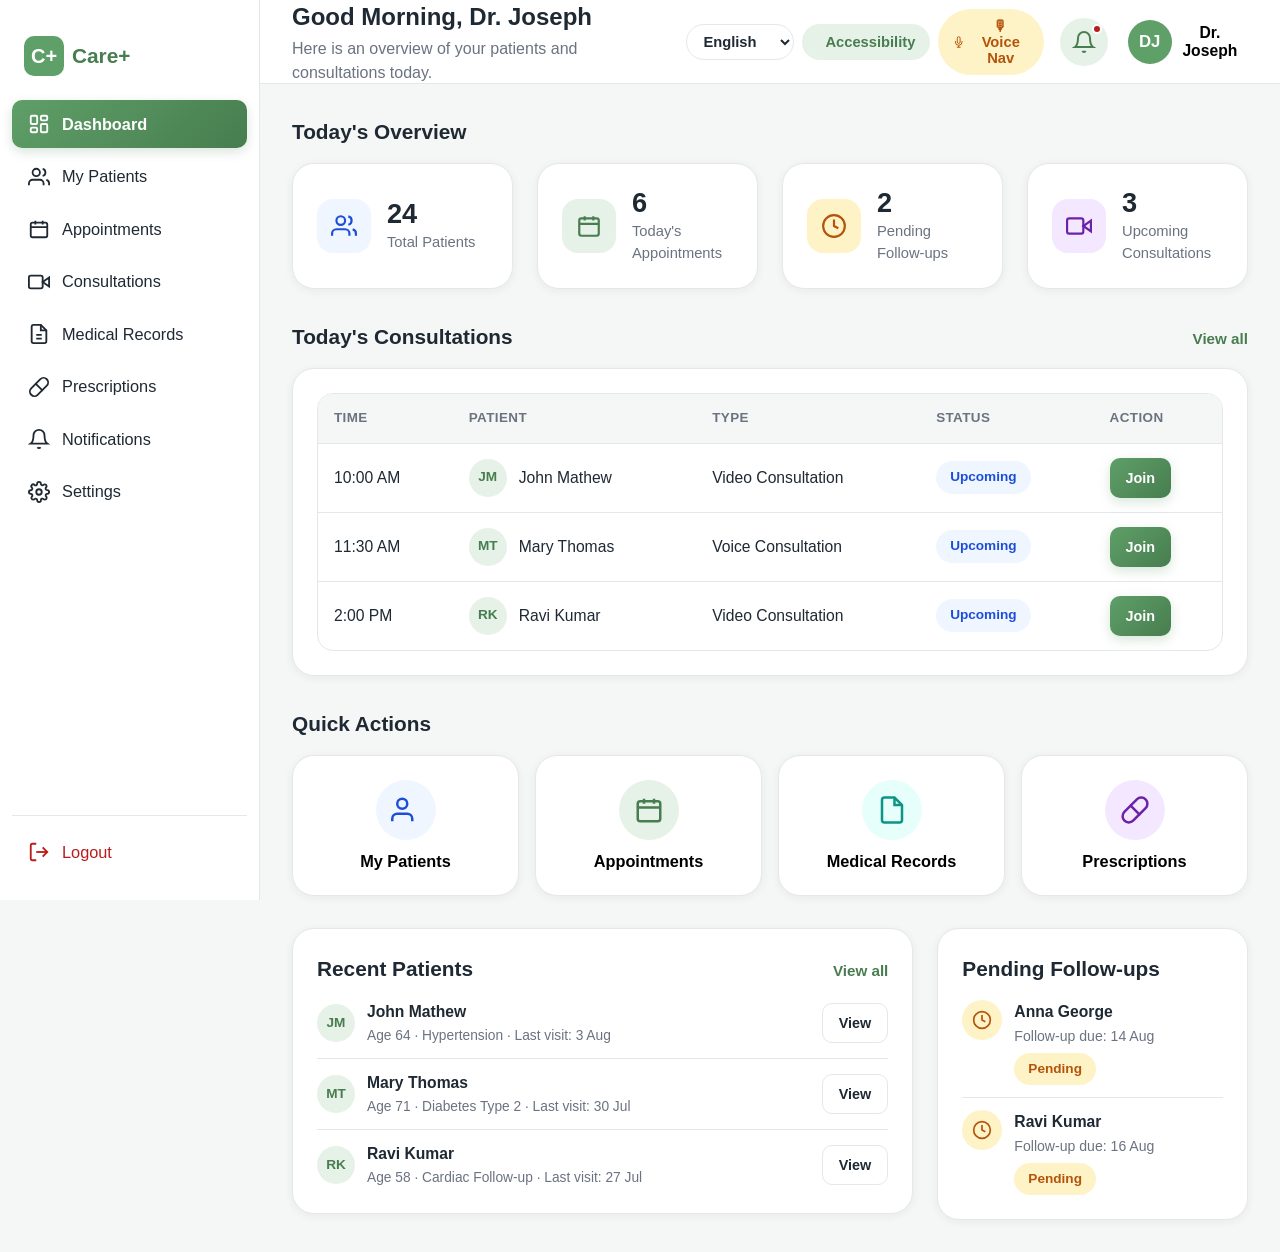
==== commit 2f5ba615: "Updated member-4 folder  with Streamlit app, role authentication, and full Malayalam support" ====
--- a/member-4/doctor-dashboard.html
+++ b/member-4/doctor-dashboard.html
@@ -79,6 +79,26 @@
         </div>
 
         <div class="header__actions">
+          <div class="header-actions-group">
+            <!-- Language Selector -->
+            <select class="lang-selector header-select" aria-label="Select Language">
+              <option value="en">English</option>
+              <option value="ml">മലയാളം</option>
+            </select>
+
+            <!-- Accessibility Quick Button -->
+            <button class="header-pill-btn" data-action="open-a11y" aria-label="Accessibility Settings">
+              <svg class="icon" viewBox="0 0 24 24" fill="none" stroke="currentColor" stroke-width="2"><circle cx="12" cy="12" r="10"/><path d="M12 8v8M8 12h8"/></svg>
+              <span>Accessibility</span>
+            </button>
+
+            <!-- Voice Navigation -->
+            <button class="header-pill-btn header-pill-btn--voice" data-action="open-voice" aria-label="Voice Navigation">
+              <svg class="icon" viewBox="0 0 24 24" fill="none" stroke="currentColor" stroke-width="2"><path d="M12 1a3 3 0 0 0-3 3v8a3 3 0 0 0 6 0V4a3 3 0 0 0-3-3z"/><path d="M19 10v2a7 7 0 0 1-14 0v-2"/><line x1="12" y1="19" x2="12" y2="23"/><line x1="8" y1="23" x2="16" y2="23"/></svg>
+              <span>🎙 Voice Nav</span>
+            </button>
+          </div>
+
           <!-- Notifications -->
           <div class="dropdown">
             <button class="icon-button" id="notifBtn" aria-haspopup="true" aria-expanded="false" aria-label="Notifications">
